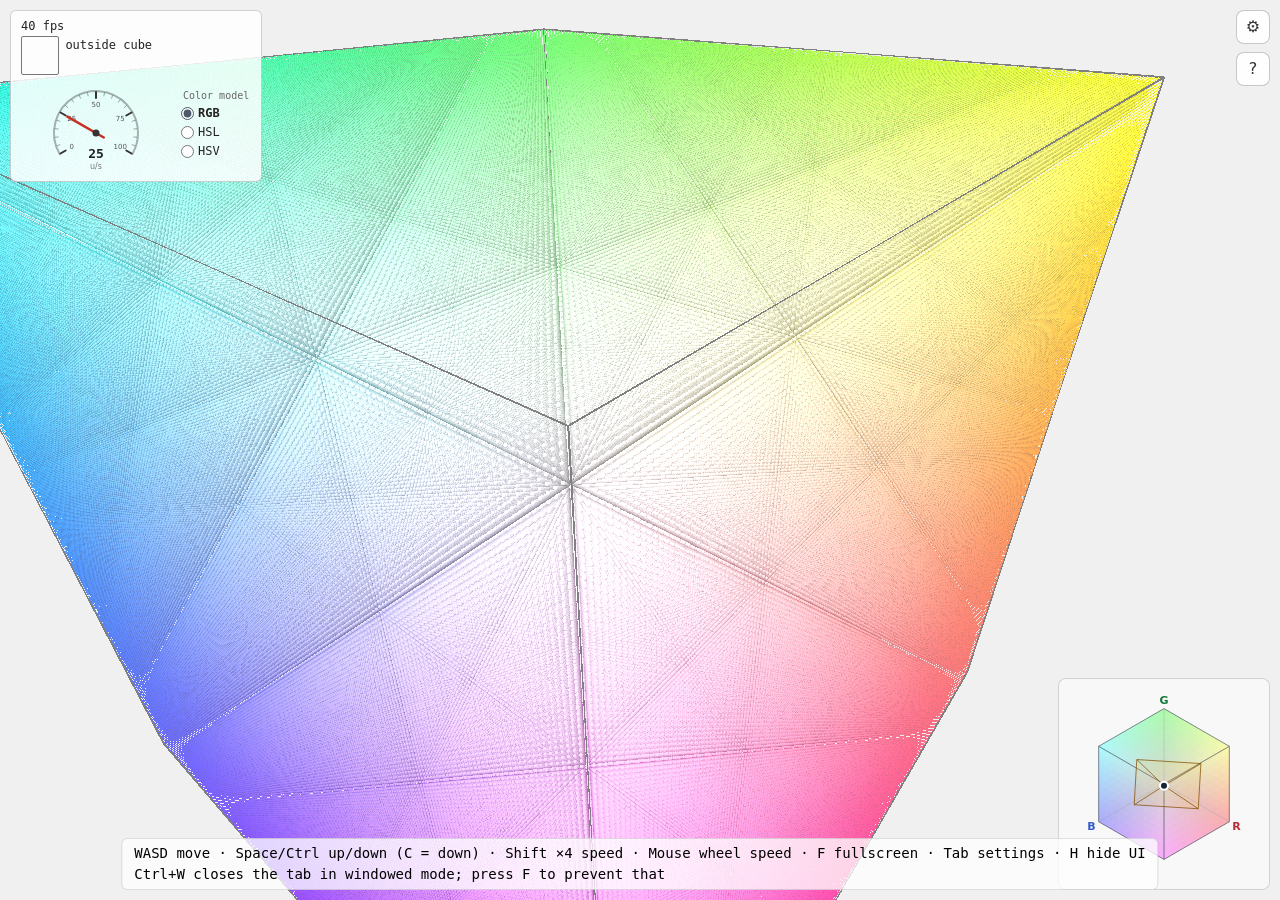
==== colors/index.html @ 0f25d4f8 "Add "16,777,216 colors"" ====
<!doctype html>
<html lang="en">

<head>
  <meta charset="UTF-8" />
  <meta name="viewport" content="width=device-width, initial-scale=1.0" />
  <link rel="icon" href="data:," />
  <title>16,777,216 colors</title>
  <style>
    html,
    body {
      height: 100%;
    }

    body {
      margin: 0;
      overflow: hidden;
      background: #f0f0f0;
      font-family: system-ui, -apple-system, "Segoe UI", sans-serif;
    }

    #view {
      position: fixed;
      inset: 0;
      width: 100%;
      height: 100%;
      display: block;
      cursor: grab;
      touch-action: none;
    }

    #view.grabbing {
      cursor: grabbing;
    }

    #hud {
      pointer-events: none;
      user-select: none;
      z-index: 5;
    }

    #info {
      position: fixed;
      top: 10px;
      left: 10px;
      background: rgba(255, 255, 255, 0.85);
      border: 1px solid rgba(0, 0, 0, 0.18);
      border-radius: 6px;
      padding: 6px 10px;
      font: 12px/1.6 ui-monospace, "Cascadia Mono", Consolas, monospace;
      color: #222;
    }

    #model-row { display: flex; align-items: center; gap: 10px; }
    #color-model { pointer-events: auto; border: 0; padding: 0; margin: 0; }
    #color-model legend { font-size: 10px; color: #666; }
    #color-model label { display: flex; align-items: center; gap: 4px; cursor: pointer; }
    #color-model input { accent-color: #4b596b; margin: 0; }
    #color-model label:has(input:checked) { font-weight: bold; }
    #speedo {
      display: block;
      width: 150px;
      height: 96px;
      margin-top: 4px;
    }

    #info-cam {
      display: flex;
      gap: 6px;
    }

    #cam-text {
      min-width: 20ch;
      white-space: nowrap;
    }

    #cam-hex {
      min-height: 1.6em;
    }

    #cam-swatch {
      display: block;
      width: 3.2em;
      height: 3.2em;
      box-sizing: border-box;
      border: 1px solid #777;
      border-radius: 2px;
      background: transparent;
    }

    #minimap-wrap {
      position: fixed;
      right: 10px;
      bottom: 10px;
      width: clamp(140px, 20vw, 210px);
      border: 1px solid rgba(0, 0, 0, 0.15);
      border-radius: 8px;
      background: rgba(255, 255, 255, 0.55);
      overflow: hidden;
    }

    #minimap {
      display: block;
      width: 100%;
      aspect-ratio: 1;
    }

    #hint {
      position: fixed;
      bottom: 10px;
      left: 50%;
      transform: translateX(-50%);
      width: max-content;
      max-width: calc(100% - 20px);
      background: rgba(255, 255, 255, 0.75);
      border: 1px solid rgba(0, 0, 0, 0.12);
      border-radius: 6px;
      padding: 4px 12px;
      font: 14px / 1.5 ui-monospace, Consolas, monospace;
      color: black;
    }

    #gear,
    #help {
      position: fixed;
      top: 10px;
      right: 10px;
      z-index: 10;
      width: 34px;
      height: 34px;
      border-radius: 8px;
      border: 1px solid rgba(0, 0, 0, 0.22);
      background: rgba(255, 255, 255, 0.92);
      font: 16px/1 system-ui, sans-serif;
      color: #333;
      cursor: pointer;
    }

    #help {
      top: 52px;
    }

    #gear:hover,
    #help:hover {
      background: #fff;
    }

    #panel {
      position: fixed;
      top: 47px;
      right: 10px;
      z-index: 10;
      width: 268px;
      box-sizing: border-box;
      background: rgba(255, 255, 255, 0.95);
      border: 1px solid rgba(0, 0, 0, 0.22);
      border-radius: 8px;
      padding: 10px 12px;
      max-height: calc(100vh - 114px);
      overflow: auto;
      font: 12px/1.4 system-ui, sans-serif;
      color: #222;
      box-shadow: 0 4px 16px rgba(0, 0, 0, 0.12);
    }

    #panel h3 {
      margin: 2px 0 8px;
      font-size: 13px;
    }

    #panel .row {
      display: flex;
      align-items: center;
      gap: 6px;
      margin: 7px 0;
    }

    #panel .row>span:first-child {
      flex: 0 0 100px;
    }

    #panel input[type="range"] {
      flex: 1;
      min-width: 0;
    }

    #panel .val {
      flex: 0 0 52px;
      text-align: right;
      font: 11px ui-monospace, Consolas, monospace;
      color: #444;
    }

    #panel select {
      font: 12px system-ui;
    }

    #panel button {
      display: block;
      width: 100%;
      margin-top: 10px;
      padding: 5px 0;
      border-radius: 6px;
      border: 1px solid rgba(0, 0, 0, 0.25);
      background: #f4f4f4;
      font: 12px system-ui;
      color: #222;
      cursor: pointer;
    }

    #panel button:hover {
      background: #eaeaea;
    }

    #fallback {
      position: fixed;
      inset: 0;
      display: flex;
      align-items: center;
      justify-content: center;
      text-align: center;
      font: 16px/1.6 system-ui;
      color: #333;
      z-index: 20;
    }

    [hidden] {
      display: none !important;
    }
  </style>
  <script type="module" crossorigin src="./assets/index-DuSxh4IC.js"></script>
</head>

<body>
  <canvas id="view"></canvas>
  <div id="fallback" hidden>
    WebGL2 is required to render the RGB color cube.<br />
    Please use a current version of Chrome, Edge, Firefox, or Safari.
  </div>
  <div id="hud">
    <div id="minimap-wrap">
      <canvas id="minimap" role="img" aria-label="RGB cube minimap showing camera position and viewing cone"></canvas>
    </div>
    <div id="info">
      <div id="info-fps">-- fps</div>
      <div id="info-cam">
        <span id="cam-swatch"></span>
        <div id="cam-text">
          <div id="cam-rgb">--</div>
          <div id="cam-hex"></div>
        </div>
      </div>
      <div id="model-row">
        <canvas id="speedo" role="img" aria-label="Maximum move speed dial, controlled with the mouse wheel"></canvas>
        <fieldset id="color-model"><legend>Color model</legend>
          <label><input type="radio" name="color-model" value="rgb" checked>RGB</label>
          <label><input type="radio" name="color-model" value="hsl">HSL</label>
          <label><input type="radio" name="color-model" value="hsv">HSV</label>
        </fieldset>
      </div>
    </div>
    <div id="hint">
      <div>WASD move · Space/Ctrl up/down (C = down) · Shift ×4 speed · Mouse wheel speed · F fullscreen · Tab settings · H hide UI</div>
      <div>Ctrl+W closes the tab in windowed mode; press F to prevent that</div>
    </div>
  </div>
  <button id="gear" aria-label="Toggle settings" aria-expanded="false" title="Settings (Tab)">⚙</button>
  <button id="help" aria-label="Toggle hint box" aria-expanded="true" title="Hints">?</button>
  <div id="panel" hidden></div>
</body>

</html>
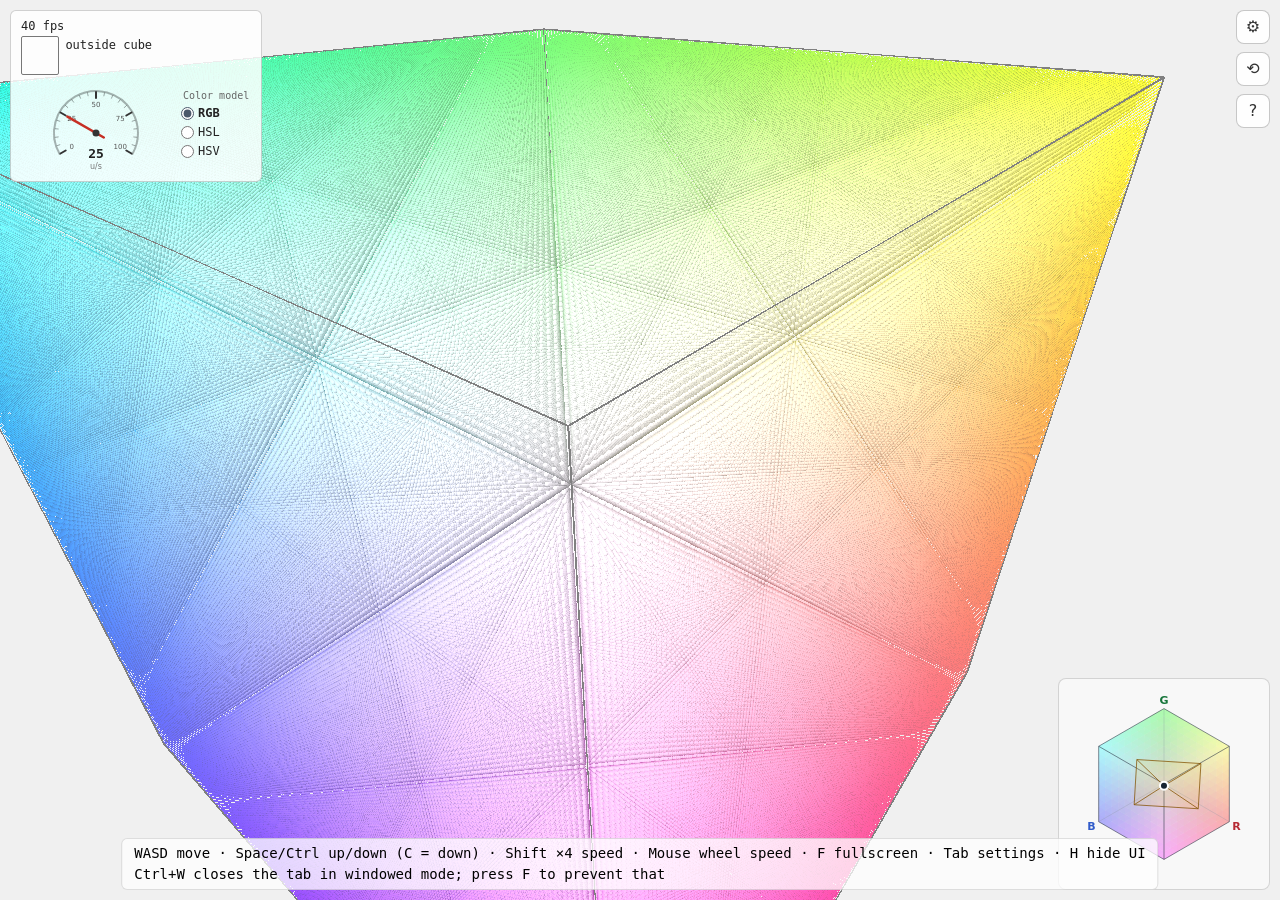
==== commit 74d71e34: "update colors app" ====
--- a/colors/index.html
+++ b/colors/index.html
@@ -64,6 +64,75 @@
       margin-top: 4px;
     }
 
+    #speed-slider {
+      display: none;
+      pointer-events: auto;
+      position: fixed;
+      left: 10px;
+      top: 50%;
+      transform: translateY(-50%);
+      z-index: 5;
+      flex-direction: column;
+      align-items: center;
+      gap: 6px;
+      user-select: none;
+      -webkit-user-select: none;
+    }
+
+    #speed-value {
+      font: bold 12px/1.2 ui-monospace, "Cascadia Mono", Consolas, monospace;
+      color: #222;
+      background: rgba(255, 255, 255, 0.85);
+      border: 1px solid rgba(0, 0, 0, 0.18);
+      border-radius: 6px;
+      padding: 2px 7px;
+      text-align: center;
+    }
+
+    #speed-value::after {
+      content: "u/s";
+      display: block;
+      font-size: 8px;
+      font-weight: normal;
+      color: #777;
+    }
+
+    #speed-track {
+      position: relative;
+      box-sizing: border-box;
+      width: 26px;
+      height: clamp(140px, 34vh, 320px);
+      background: rgba(255, 255, 255, 0.75);
+      border: 1px solid rgba(0, 0, 0, 0.18);
+      border-radius: 13px;
+      touch-action: none;
+      cursor: pointer;
+    }
+
+    #speed-fill {
+      position: absolute;
+      bottom: 0;
+      left: 0;
+      width: 100%;
+      border-radius: 12px;
+      background: rgba(75, 89, 107, 0.35);
+    }
+
+    #speed-thumb {
+      position: absolute;
+      left: 50%;
+      top: 20%;
+      box-sizing: border-box;
+      width: 22px;
+      height: 22px;
+      transform: translate(-50%, -50%);
+      background: #fff;
+      border: 1px solid rgba(0, 0, 0, 0.35);
+      border-radius: 50%;
+      box-shadow: 0 1px 4px rgba(0, 0, 0, 0.25);
+      pointer-events: none;
+    }
+
     #info-cam {
       display: flex;
       gap: 6px;
@@ -121,6 +190,7 @@
     }
 
     #gear,
+    #reset,
     #help {
       position: fixed;
       top: 10px;
@@ -136,11 +206,16 @@
       cursor: pointer;
     }
 
+    #reset {
+      top: 52px;
+    }
+
     #help {
-      top: 52px;
+      top: 94px;
     }
 
     #gear:hover,
+    #reset:hover,
     #help:hover {
       background: #fff;
     }
@@ -224,11 +299,61 @@
       z-index: 20;
     }
 
+    #joystick {
+      position: fixed;
+      box-sizing: border-box;
+      width: 112px;
+      height: 112px;
+      border-radius: 50%;
+      border: 1px solid rgba(0, 0, 0, 0.18);
+      background: rgba(255, 255, 255, 0.4);
+      pointer-events: none;
+      z-index: 4;
+    }
+
+    #joystick-knob {
+      position: absolute;
+      left: 50%;
+      top: 50%;
+      box-sizing: border-box;
+      width: 44px;
+      height: 44px;
+      border-radius: 50%;
+      background: rgba(255, 255, 255, 0.95);
+      border: 1px solid rgba(0, 0, 0, 0.3);
+      box-shadow: 0 1px 4px rgba(0, 0, 0, 0.25);
+      transform: translate(-50%, -50%);
+    }
+
     [hidden] {
       display: none !important;
     }
+
+    /* Phone mode: touch-first chrome. The slider replaces the speedometer,
+       desktop-only help is dropped, and the info box widens with the color
+       model control moved beside the color display. */
+    body.phone #speed-slider { display: flex; }
+    body.phone #speedo { display: none; }
+    body.phone #hint,
+    body.phone #help { display: none; }
+    body.phone #info {
+      right: 54px;
+      width: auto;
+      display: flex;
+      flex-wrap: wrap;
+      align-items: center;
+      column-gap: 10px;
+      row-gap: 2px;
+      font-size: 11px;
+    }
+    body.phone #info-fps { flex: 1 0 100%; }
+    body.phone #model-row { display: contents; }
+    body.phone #info-cam,
+    body.phone #cam-text { min-width: 0; overflow: hidden; }
+    body.phone #color-model { display: flex; flex: 0 0 auto; flex-direction: row; gap: 8px; }
+    body.phone #color-model legend { display: none; }
   </style>
-  <script type="module" crossorigin src="./assets/index-DuSxh4IC.js"></script>
+  <script type="module" crossorigin src="./assets/index-CLAUhLrs.js"></script>
 </head>
 
 <body>
@@ -252,12 +377,22 @@
       </div>
       <div id="model-row">
         <canvas id="speedo" role="img" aria-label="Maximum move speed dial, controlled with the mouse wheel"></canvas>
-        <fieldset id="color-model"><legend>Color model</legend>
+        <fieldset id="color-model" aria-label="Color model"><legend>Color model</legend>
           <label><input type="radio" name="color-model" value="rgb" checked>RGB</label>
           <label><input type="radio" name="color-model" value="hsl">HSL</label>
           <label><input type="radio" name="color-model" value="hsv">HSV</label>
         </fieldset>
       </div>
+    </div>
+    <div id="speed-slider" role="slider" aria-label="Move speed" aria-orientation="vertical" aria-valuemin="0" aria-valuemax="100" aria-valuenow="80">
+      <div id="speed-value">--</div>
+      <div id="speed-track">
+        <div id="speed-fill"></div>
+        <div id="speed-thumb"></div>
+      </div>
+    </div>
+    <div id="joystick" hidden>
+      <div id="joystick-knob"></div>
     </div>
     <div id="hint">
       <div>WASD move · Space/Ctrl up/down (C = down) · Shift ×4 speed · Mouse wheel speed · F fullscreen · Tab settings · H hide UI</div>
@@ -265,6 +400,7 @@
     </div>
   </div>
   <button id="gear" aria-label="Toggle settings" aria-expanded="false" title="Settings (Tab)">⚙</button>
+  <button id="reset" aria-label="Reset camera" title="Reset camera">⟲</button>
   <button id="help" aria-label="Toggle hint box" aria-expanded="true" title="Hints">?</button>
   <div id="panel" hidden></div> 
